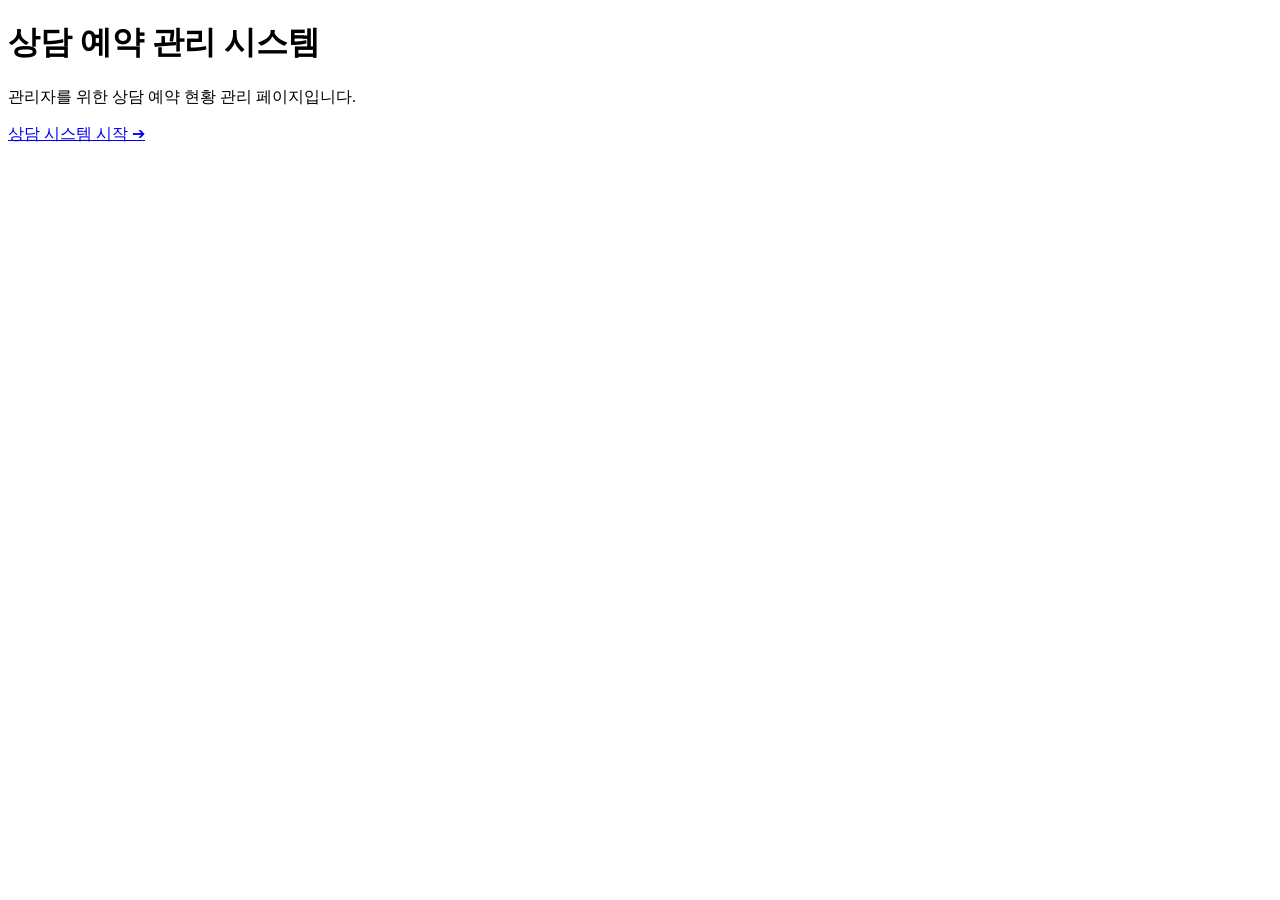
==== index.html @ be3de3ae "index.html/css 추가" ====
<!DOCTYPE html>
<html lang="en">
<head>
    <meta charset="UTF-8">
    <meta name="viewport" content="width=device-width, initial-scale=1.0">
    <title>Document</title>
    <link rel="stylesheet" href="style.css">
</head>
<body>
    <div class="container">
        <div class="board">
            <h1>상담 예약 관리 시스템</h1>
    
                <p>
                    관리자를 위한 상담 예약 현황 관리 페이지입니다.

                </p>
            <div class="btn">
                <a href="dashboard.html" class="start-btn">
                    상담 시스템 시작 ➔
                    </a>
            </div>
               
        </div>
    

    </div>
   

</body>
</html>
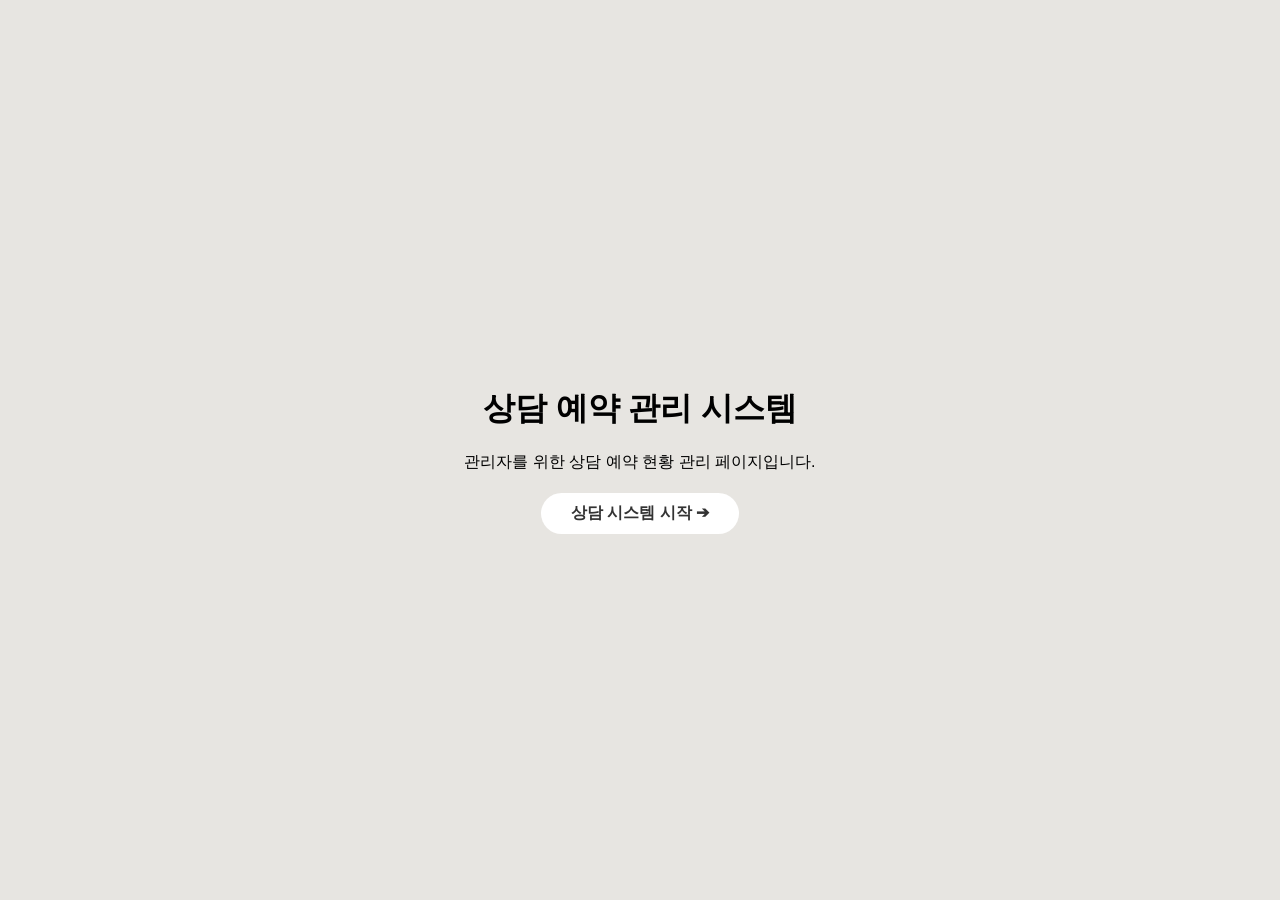
==== commit 1631dcad: "css 경로 수정" ====
--- a/index.html
+++ b/index.html
@@ -4,7 +4,7 @@
     <meta charset="UTF-8">
     <meta name="viewport" content="width=device-width, initial-scale=1.0">
     <title>Document</title>
-    <link rel="stylesheet" href="style.css">
+    <link rel="stylesheet" href="css/index.css">
 </head>
 <body>
     <div class="container">
--- a/css/index.css
+++ b/css/index.css
@@ -0,0 +1,180 @@
+body{
+  font-family: Arial, sans-serif;
+  margin:0;
+  background:#f4f6f9;
+  }
+  
+
+.container  {
+  display: flex;
+  height: 100vh;
+  justify-content: center;
+  align-items: center;
+  background:#e7e5e1;
+  text-align: center;
+}
+
+/* 시작 버튼 */
+
+.btn{
+  margin-top: 20px;
+}
+.start-btn{
+  display:inline-block;
+  text-decoration:none;
+  background:white;
+  color:#333;
+  padding: 10px 30px;
+  border-radius:30px;
+  font-weight:bold;
+  transition:0.3s;
+  }
+  
+  .start-btn:hover{
+  background:#333;
+  color:white;
+  transform:translateY(-5px);
+  box-shadow:0 6px 15px rgba(0,0,0,0.08);
+  }
+  
+  /* 사이드바 */
+  
+  .sidebar{
+  position:fixed;
+  left:0;
+  top:0;
+  width:220px;
+  height:100vh;
+  
+  background:#e7e5e1;
+  
+  display:flex;
+  flex-direction:column;
+  align-items:center;
+  
+  padding:20px;
+  
+  box-shadow:2px 0 10px rgba(0,0,0,0.05);
+  }
+  
+  .dashboard.active{
+    background-color:#a5a5a3;
+    transform:scale(0.97);
+  }
+  
+  .dashboard.active a{
+    color:white;
+  }
+  
+  /* 메뉴 */
+  .menu-name h3{
+      position: relative;
+      right: 70px;
+  }
+  .menu{
+    width:100%;
+  }
+  
+  .menu div{
+    padding:12px;
+    margin-bottom:10px;
+    border-radius:3px;
+    cursor:pointer;
+    text-align:center;
+    transition:0.2s;
+  }
+  
+  .menu div a{
+    text-decoration:none;
+    color:black;
+  }
+  .menu div:hover{
+    background-color:#a5a5a3;
+    transform:scale(0.97);
+  }
+  
+  .menu div:hover a{
+    color:white;
+  }
+  
+  
+  
+  /* 메인 */
+  
+  .main{
+  margin-left:240px;
+  padding:30px;
+  }
+  
+  
+  /* 헤더 */
+  
+  header{
+      margin-left:240px;
+     
+      background:#f4f6f7;
+  display:flex;
+  justify-content:center;
+  border-bottom: 1px solid rgb(240, 239, 239);
+  }
+ 
+  
+  /* 카드 */
+  
+  .system{
+  display:flex;
+  justify-content:center;
+  gap:20px;
+  margin:40px 20px;
+  flex-wrap:wrap;
+  }
+  
+  .card{
+  background:white;
+  width:220px;
+  padding:25px;
+  border-radius:12px;
+  text-align:center;
+  box-shadow:0 4px 10px rgba(0,0,0,0.05);
+  transition:0.2s;
+
+  }
+  
+  .card:hover{
+  transform:translateY(-5px);
+  box-shadow:0 6px 15px rgba(0,0,0,0.08);
+  }
+  
+  .card h3{
+  margin-bottom:10px;
+  }
+  
+  .card div{
+  font-size:24px;
+  padding: 10px;
+  font-weight:bold;
+  color:#1a5ea2;
+  }
+  
+  
+  
+  /* 차트 */
+  
+  .chart-section{
+  margin-left:240px;
+  display:flex;
+  
+  justify-content:center;
+  margin-top:30px;
+  }
+  
+  .chart-card{
+  background:white;
+  padding:25px;
+  
+  border-radius:12px;
+  
+  width:650px;
+  
+  box-shadow:0 4px 12px rgba(0,0,0,0.08);
+  }
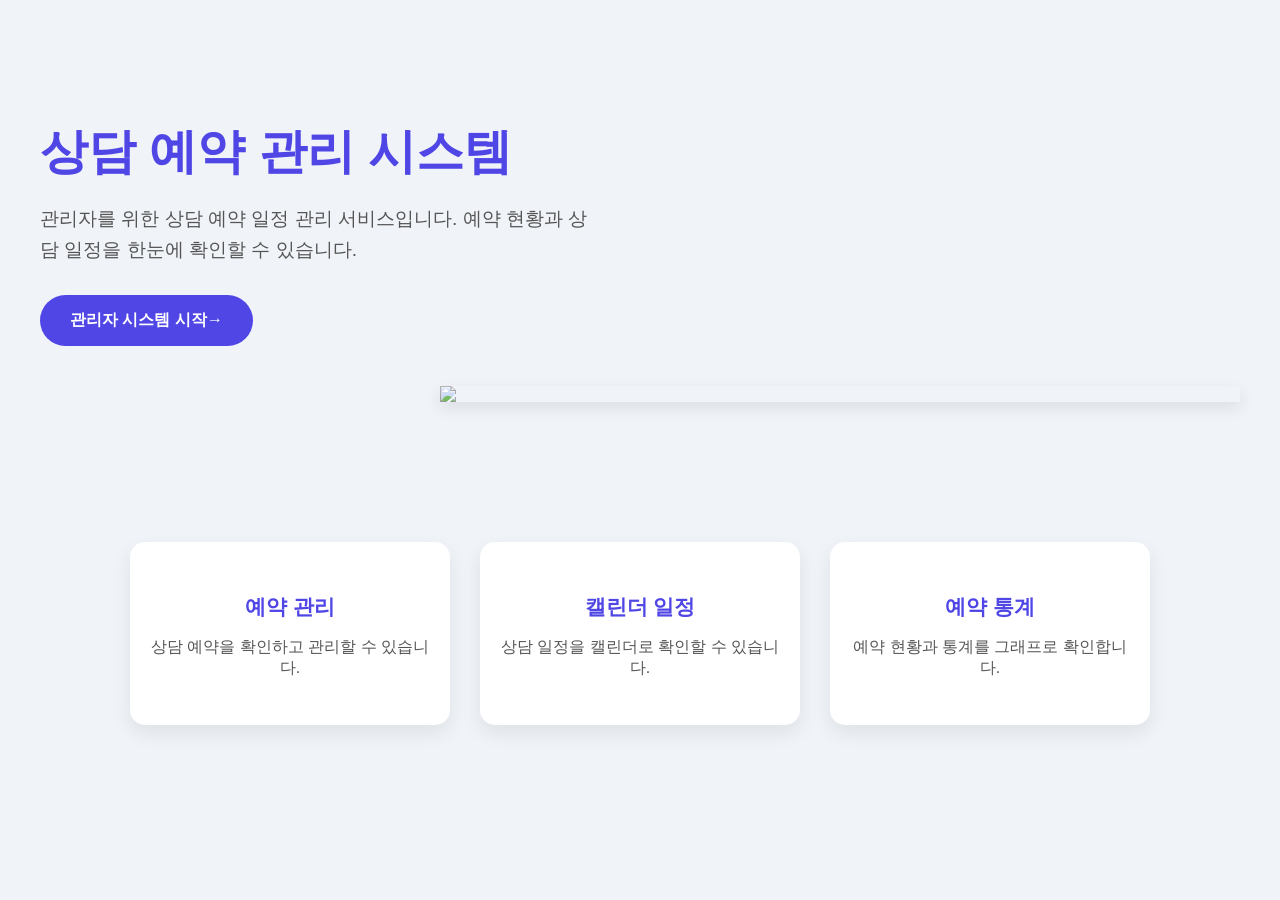
==== commit f4e5a3ff: "index 및 css 최종 변경" ====
--- a/index.html
+++ b/index.html
@@ -8,24 +8,41 @@
 </head>
 <body>
     <div class="container">
-        <div class="board">
-            <h1>상담 예약 관리 시스템</h1>
-    
-                <p>
-                    관리자를 위한 상담 예약 현황 관리 페이지입니다.
+        <section class="intro-section">
+           <div class="intro-content">
+             <h1>상담 예약 관리 시스템</h1>
+                <p>관리자를 위한 상담 예약 일정 관리 서비스입니다.
+                예약 현황과 상담 일정을 한눈에 확인할 수 있습니다.</p>
+                 <a href="dashboard.html" class="start-btn">관리자 시스템 시작→</a>
 
-                </p>
-            <div class="btn">
-                <a href="dashboard.html" class="start-btn">
-                    상담 시스템 시작 ➔
-                    </a>
+           </div>
+           <div class="img-area">
+                <img src="#" width="800px">
+           </div>
+        </section>
+
+        <section class="feature">
+            <div class="feature-card">
+                <h3>예약 관리</h3>
+                <p>상담 예약을 확인하고 관리할 수 있습니다.</p>
             </div>
-               
-        </div>
-    
+            <div class="feature-card">
+                <h3>캘린더 일정</h3>
+                <p>상담 일정을 캘린더로 확인할 수 있습니다.</p>
+            </div>
+            <div class="feature-card">
+                <h3>예약 통계</h3>
+                <p>예약 현황과 통계를 그래프로 확인합니다.</p>
+            </div>
+            
+
+            </div>
+
+        </section>
 
     </div>
    
 
+
 </body>
 </html>
--- a/css/index.css
+++ b/css/index.css
@@ -1,180 +1,256 @@
-body{
-  font-family: Arial, sans-serif;
-  margin:0;
-  background:#f4f6f9;
-  }
-  
-
-.container  {
-  display: flex;
-  height: 100vh;
+
+/* 전체 기본 */
+body {
+  font-family: 'Noto Sans KR', Arial, sans-serif; /* 글씨체 변경 */
+  margin: 0;
+  background: #f0f3f8;
+  color: #333; /* 기본 글씨 색 */
+}
+
+/* 컨테이너 */
+.container {
+  max-width: 1200px;
+  margin: 0 auto;
+  padding: 0 20px;
+}
+
+/* 인트로 섹션 */
+.intro-section {
+  display: flex;
+  flex-wrap: wrap;
+  justify-content: space-between;
+  align-items: center;
+  padding: 80px 0;
+  gap: 40px;
+}
+
+.intro-content {
+  max-width: 550px;
+}
+
+.intro-content h1 {
+  font-size: 3rem;
+  margin-bottom: 20px;
+  color: #4f46e5; /* 제목 강조 색 */
+}
+
+.intro-content p {
+  font-size: 1.2rem;
+  color: #555; /* 설명/부가 텍스트 색 */
+  margin-bottom: 30px;
+  line-height: 1.6;
+}
+/* 이미지 영역 */
+.img-area{
+  display: flex;
+ margin-left: 400px;
+  box-shadow: 0 6px 15px rgba(0,0,0,0.1);
+  opacity: 80%;
+}
+
+/* 시작 버튼 */
+.start-btn {
+  display: inline-block;
+  text-decoration: none;
+  background: #4f46e5;
+  color: #fff;
+  padding: 15px 30px;
+  border-radius: 30px;
+  font-weight: bold;
+  transition: all 0.3s;
+}
+
+.start-btn:hover {
+  background: #3730a3;
+  transform: translateY(-3px);
+ 
+}
+
+/* 기능 카드 섹션 */
+.feature {
+  display: flex;
+  flex-wrap: wrap;
   justify-content: center;
+  gap: 30px;
+  padding: 60px 0;
+}
+
+.feature-card {
+  background: #fff;
+  padding: 30px 20px;
+  width: 280px;
+  border-radius: 15px;
+  box-shadow: 0 8px 20px rgba(0,0,0,0.08);
+  text-align: center;
+  transition: transform 0.3s, box-shadow 0.3s;
+}
+
+.feature-card:hover {
+  transform: translateY(-5px);
+  box-shadow: 0 12px 25px rgba(0,0,0,0.12);
+}
+
+.feature-card h3 {
+  margin-bottom: 15px;
+  font-size: 1.3rem;
+  color: #4f46e5; /* 카드 제목 강조 색 */
+}
+
+.feature-card p {
+  font-size: 1rem;
+  color: #555; /* 카드 설명 색 */
+}
+
+
+
+/* 헤더 */
+.header {
+  display: flex;
+  justify-content: space-between;
   align-items: center;
-  background:#e7e5e1;
-  text-align: center;
-}
-
-/* 시작 버튼 */
-
-.btn{
-  margin-top: 20px;
-}
-.start-btn{
-  display:inline-block;
-  text-decoration:none;
-  background:white;
-  color:#333;
-  padding: 10px 30px;
-  border-radius:30px;
-  font-weight:bold;
-  transition:0.3s;
-  }
-  
-  .start-btn:hover{
-  background:#333;
-  color:white;
-  transform:translateY(-5px);
-  box-shadow:0 6px 15px rgba(0,0,0,0.08);
-  }
-  
-  /* 사이드바 */
-  
-  .sidebar{
-  position:fixed;
-  left:0;
-  top:0;
-  width:220px;
-  height:100vh;
-  
-  background:#e7e5e1;
-  
-  display:flex;
-  flex-direction:column;
-  align-items:center;
-  
-  padding:20px;
-  
-  box-shadow:2px 0 10px rgba(0,0,0,0.05);
-  }
-  
-  .dashboard.active{
-    background-color:#a5a5a3;
-    transform:scale(0.97);
-  }
-  
-  .dashboard.active a{
-    color:white;
-  }
-  
-  /* 메뉴 */
-  .menu-name h3{
-      position: relative;
-      right: 70px;
-  }
-  .menu{
-    width:100%;
-  }
-  
-  .menu div{
-    padding:12px;
-    margin-bottom:10px;
-    border-radius:3px;
-    cursor:pointer;
-    text-align:center;
-    transition:0.2s;
-  }
-  
-  .menu div a{
-    text-decoration:none;
-    color:black;
-  }
-  .menu div:hover{
-    background-color:#a5a5a3;
-    transform:scale(0.97);
-  }
-  
-  .menu div:hover a{
-    color:white;
-  }
-  
-  
-  
-  /* 메인 */
-  
-  .main{
-  margin-left:240px;
-  padding:30px;
-  }
-  
-  
-  /* 헤더 */
-  
-  header{
-      margin-left:240px;
-     
-      background:#f4f6f7;
-  display:flex;
-  justify-content:center;
-  border-bottom: 1px solid rgb(240, 239, 239);
-  }
- 
-  
-  /* 카드 */
-  
-  .system{
-  display:flex;
-  justify-content:center;
-  gap:20px;
-  margin:40px 20px;
-  flex-wrap:wrap;
-  }
-  
-  .card{
-  background:white;
-  width:220px;
-  padding:25px;
-  border-radius:12px;
-  text-align:center;
-  box-shadow:0 4px 10px rgba(0,0,0,0.05);
-  transition:0.2s;
-
-  }
-  
-  .card:hover{
-  transform:translateY(-5px);
-  box-shadow:0 6px 15px rgba(0,0,0,0.08);
-  }
-  
-  .card h3{
-  margin-bottom:10px;
-  }
-  
-  .card div{
-  font-size:24px;
-  padding: 10px;
-  font-weight:bold;
-  color:#1a5ea2;
-  }
-  
-  
-  
-  /* 차트 */
-  
-  .chart-section{
-  margin-left:240px;
-  display:flex;
-  
-  justify-content:center;
-  margin-top:30px;
-  }
-  
-  .chart-card{
-  background:white;
-  padding:25px;
-  
-  border-radius:12px;
-  
-  width:650px;
-  
-  box-shadow:0 4px 12px rgba(0,0,0,0.08);
-  }+  padding: 20px 40px;
+  background: #fff;
+  box-shadow: 0 2px 12px rgba(0,0,0,0.08);
+  position: sticky;
+  top: 0;
+  z-index: 10;
+}
+
+.logo {
+  margin: 0;
+  font-size: 1.5rem;
+  font-weight: bold;
+  color: #4f46e5;
+}
+
+.nav a {
+  text-decoration: none;
+  margin-left: 25px;
+  color: #555;
+  font-weight: 500;
+  transition: 0.3s;
+}
+
+.nav a:hover,
+.nav .active {
+  color: #4f46e5;
+  font-weight: bold;
+}
+
+/* 카드 섹션 */
+.card-section {
+  display: flex;
+  flex-wrap: wrap;
+  gap: 25px;
+  justify-content: center;
+  padding: 40px 20px;
+}
+
+.card {
+  background: #fff;
+  padding: 25px 20px;
+  width: 260px;
+  border-radius: 15px;
+  box-shadow: 0 8px 20px rgba(0,0,0,0.08);
+  text-align: center;
+  transition: transform 0.3s, box-shadow 0.3s;
+}
+
+.card:hover {
+  transform: translateY(-5px);
+  box-shadow: 0 12px 25px rgba(0,0,0,0.12);
+}
+
+.card h3 {
+  margin-bottom: 15px;
+  color: #4f46e5;
+  font-size: 1.2rem;
+}
+.main-panels{
+  display: flex;
+  margin: 0 120px;
+  justify-content: space-around;
+  flex-wrap: wrap;
+}
+.schedule-lists{
+  margin-top: 50px;
+}
+.schedule-lists section{
+  margin: 20px;
+}
+
+/* Canvas 통계 영역 */
+
+
+.canvas-area {
+  display: flex;
+  flex-direction: column;
+  align-items: center;
+}
+
+.stats-card {
+  background: #fff;
+  padding: 30px;
+  width: 450px;
+  border-radius: 15px;
+  box-shadow: 0 8px 20px rgba(0,0,0,0.08);
+  text-align: center;
+}
+
+/* 오늘 일정 리스트 / 최근 예약 리스트 */
+.today-schedule,
+.recent-list {
+  background: #fff;
+  padding: 25px 20px;
+  width: 450px;
+  max-width: 90%;
+  border-radius: 15px;
+  box-shadow: 0 8px 20px rgba(0,0,0,0.08);
+}
+
+.today-schedule h2,
+.recent-list h2 {
+  margin-bottom: 15px;
+  color: #4f46e5;
+}
+
+.today-schedule ul,
+.recent-list ul {
+  list-style: none;
+  padding-left: 0;
+}
+
+.today-schedule li,
+.recent-list li {
+  padding: 5px 0;
+  border-bottom: 1px solid #eee;
+  font-size: 0.95rem;
+}
+
+/* 빠른 메뉴 */
+.quick-menu {
+  text-align: center;
+  margin: 40px 0;
+}
+
+.quick-menu h2 {
+  margin-bottom: 20px;
+  color: #4f46e5;
+}
+
+.quick-buttons a {
+  display: inline-block;
+  text-decoration: none;
+  color: #fff;
+  background-color: #4f46e5;
+  padding: 12px 25px;
+  border-radius: 25px;
+  font-weight: 500;
+  margin: 5px;
+  transition: 0.3s;
+}
+
+.quick-buttons a:hover {
+  background-color: #3730a3;
+}
+
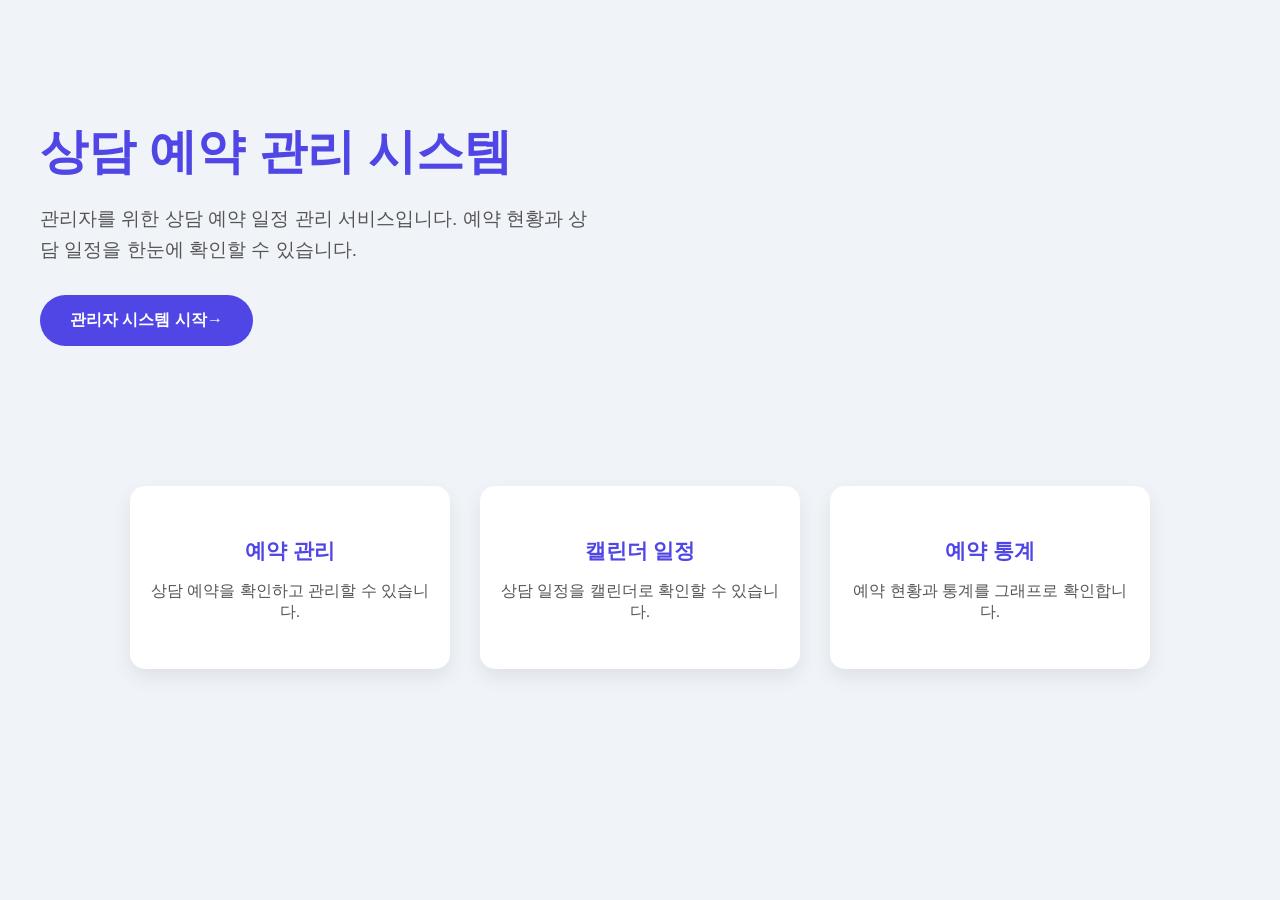
==== commit 4af62323: "index 페이지 최종" ====
--- a/index.html
+++ b/index.html
@@ -16,9 +16,7 @@
                  <a href="dashboard.html" class="start-btn">관리자 시스템 시작→</a>
 
            </div>
-           <div class="img-area">
-                <img src="#" width="800px">
-           </div>
+           
         </section>
 
         <section class="feature">
--- a/css/index.css
+++ b/css/index.css
@@ -1,10 +1,10 @@
 
 /* 전체 기본 */
 body {
-  font-family: 'Noto Sans KR', Arial, sans-serif; /* 글씨체 변경 */
+  font-family: 'Noto Sans KR', Arial, sans-serif; 
   margin: 0;
   background: #f0f3f8;
-  color: #333; /* 기본 글씨 색 */
+  color: #333; 
 }
 
 /* 컨테이너 */
@@ -31,21 +31,14 @@
 .intro-content h1 {
   font-size: 3rem;
   margin-bottom: 20px;
-  color: #4f46e5; /* 제목 강조 색 */
+  color: #4f46e5; 
 }
 
 .intro-content p {
   font-size: 1.2rem;
-  color: #555; /* 설명/부가 텍스트 색 */
+  color: #555;
   margin-bottom: 30px;
   line-height: 1.6;
-}
-/* 이미지 영역 */
-.img-area{
-  display: flex;
- margin-left: 400px;
-  box-shadow: 0 6px 15px rgba(0,0,0,0.1);
-  opacity: 80%;
 }
 
 /* 시작 버튼 */
@@ -93,12 +86,12 @@
 .feature-card h3 {
   margin-bottom: 15px;
   font-size: 1.3rem;
-  color: #4f46e5; /* 카드 제목 강조 색 */
+  color: #4f46e5; 
 }
 
 .feature-card p {
   font-size: 1rem;
-  color: #555; /* 카드 설명 색 */
+  color: #555; 
 }
 
 
@@ -167,13 +160,16 @@
   font-size: 1.2rem;
 }
 .main-panels{
-  display: flex;
-  margin: 0 120px;
-  justify-content: space-around;
-  flex-wrap: wrap;
+  display:flex;
+  justify-content:center;
+  gap:30px;
+  margin:40px auto;
+  flex-wrap:wrap;
 }
 .schedule-lists{
-  margin-top: 50px;
+  display:flex;
+  flex-direction:column;
+  gap:20px;
 }
 .schedule-lists section{
   margin: 20px;
@@ -203,7 +199,6 @@
   background: #fff;
   padding: 25px 20px;
   width: 450px;
-  max-width: 90%;
   border-radius: 15px;
   box-shadow: 0 8px 20px rgba(0,0,0,0.08);
 }
@@ -254,3 +249,126 @@
   background-color: #3730a3;
 }
 
+
+/* 모바일 햄버거 사이드바 */
+/* 햄버거 버튼 */
+.menu-btn{
+  display:none;
+  font-size:24px;
+  background:none;
+  border:none;
+  cursor:pointer;
+}
+
+/* 사이드바 */
+.sidebar{
+  position:fixed;
+  top:0;
+  left:-250px;
+  width:250px;
+  height:100%;
+  background:#fff;
+  box-shadow:2px 0 10px rgba(0,0,0,0.2);
+  padding-top:60px;
+  transition:0.3s;
+  display:flex;
+  flex-direction:column;
+}
+
+.sidebar a{
+  padding:15px 20px;
+  text-decoration:none;
+  color:#333;
+  border-bottom:1px solid #eee;
+}
+
+.sidebar a:hover{
+  background:#f5f5f5;
+}
+
+/* 열렸을 때 */
+.sidebar.active{
+  left:0;
+}
+
+/* 모바일 버전 */
+
+@media (max-width: 768px) {
+/* 컨테이너 */
+
+
+
+.intro-content {
+  max-width: 550px;
+  display: flex;
+  flex-direction: column;
+  align-items: center;
+}
+
+.intro-content h1 {
+  font-size: 2.2rem;
+
+}
+
+.intro-content p {
+  font-size: 1.1rem;
+
+}
+/* 이미지 영역 */
+
+.header{
+  padding:15px;
+}
+
+.logo{
+  font-size:16px;
+}
+
+.nav{
+  display:none;
+}
+
+/* 카드 세로 */
+.card-section{
+  flex-direction:column;
+  align-items:center;
+}
+
+.card{
+  width:90%;
+}
+
+/* 통계 숨기기 */
+.canvas-area{
+  display:none;
+}
+
+/* 패널 세로 */
+.main-panels{
+  flex-direction:column;
+  align-items:center;
+  margin:20px;
+}
+.schedule-lists{
+margin-right: 70px;
+}
+
+/* 일정 카드 */
+.today-schedule,
+.recent-list{
+  
+  width:100%;
+}
+.quick-menu{
+  display: none;
+}
+
+
+/* 사이드바 */
+
+
+.menu-btn{
+  display:block;
+}
+
+}
